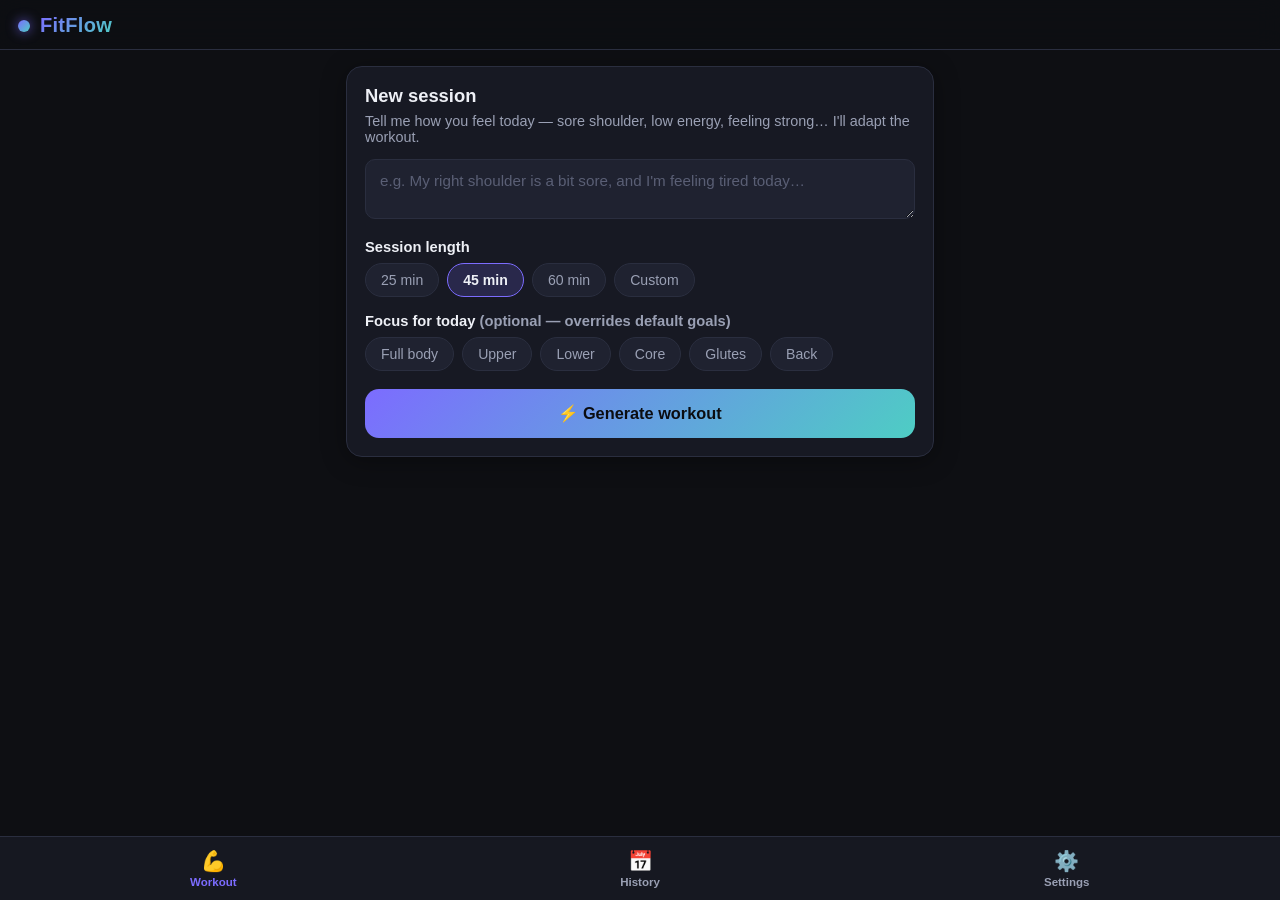
==== index.html @ 5a4bf443 "Add files via upload" ====
<!DOCTYPE html>
<html lang="en">
<head>
  <meta charset="UTF-8" />
  <meta name="viewport" content="width=device-width, initial-scale=1, viewport-fit=cover" />
  <meta name="theme-color" content="#0e0f13" />
  <meta name="mobile-web-app-capable" content="yes" />
  <meta name="apple-mobile-web-app-capable" content="yes" />
  <meta name="apple-mobile-web-app-status-bar-style" content="black-translucent" />
  <title>FitFlow — Functional Workouts</title>
  <link rel="manifest" href="manifest.webmanifest" />
  <link rel="icon" href="icons/icon-192.png" />
  <link rel="apple-touch-icon" href="icons/icon-192.png" />
  <link rel="stylesheet" href="css/style.css" />
</head>
<body>

  <header class="topbar">
    <div class="brand">
      <span class="brand-dot"></span>
      <h1>FitFlow</h1>
    </div>
    <span id="streak-badge" class="streak-badge hidden"></span>
  </header>

  <main id="main">

    <!-- ============ WORKOUT TAB ============ -->
    <section id="tab-workout" class="tab active">

      <!-- Generator card (shown when no active workout) -->
      <div id="generator" class="card generator">
        <h2>New session</h2>
        <p class="muted">Tell me how you feel today — sore shoulder, low energy, feeling strong… I'll adapt the workout.</p>

        <textarea id="user-comment" rows="2" placeholder="e.g. My right shoulder is a bit sore, and I'm feeling tired today…"></textarea>

        <div class="field-label">Session length</div>
        <div id="duration-chips" class="chips">
          <button class="chip" data-min="25">25 min</button>
          <button class="chip" data-min="45">45 min</button>
          <button class="chip" data-min="60">60 min</button>
          <button class="chip chip-custom" data-min="custom">Custom</button>
        </div>
        <input type="number" id="custom-duration" class="hidden" min="10" max="180" placeholder="Minutes (e.g. 35)" />

        <div class="field-label">Focus for today <span class="muted">(optional — overrides default goals)</span></div>
        <div id="focus-chips" class="chips">
          <button class="chip" data-focus="Full body">Full body</button>
          <button class="chip" data-focus="Upper body">Upper</button>
          <button class="chip" data-focus="Lower body">Lower</button>
          <button class="chip" data-focus="Core">Core</button>
          <button class="chip" data-focus="Glutes & legs">Glutes</button>
          <button class="chip" data-focus="Back & posture">Back</button>
        </div>

        <button id="btn-generate" class="btn btn-primary btn-big">⚡ Generate workout</button>
        <p id="generate-error" class="error hidden"></p>
      </div>

      <!-- Loading state -->
      <div id="loading" class="card loading hidden">
        <div class="spinner"></div>
        <p id="loading-text">Building your workout…</p>
      </div>

      <!-- Active workout -->
      <div id="workout-view" class="hidden">
        <div class="card workout-header">
          <div class="workout-title-row">
            <h2 id="workout-title"></h2>
            <button id="btn-discard" class="btn btn-ghost btn-small" title="Discard workout">✕</button>
          </div>
          <div id="workout-meta" class="workout-meta"></div>
          <p id="coach-note" class="coach-note"></p>
          <div class="progress-wrap">
            <div class="progress-bar"><div id="progress-fill" class="progress-fill"></div></div>
            <span id="progress-label" class="progress-label">0 done</span>
          </div>
        </div>

        <div id="exercise-list"></div>

        <button id="btn-finish" class="btn btn-primary btn-big">🏁 Finish session</button>
      </div>

      <!-- Finished confirmation -->
      <div id="finished-view" class="card finished hidden">
        <div class="finished-emoji">🎉</div>
        <h2>Session saved!</h2>
        <p id="finished-summary" class="muted"></p>
        <button id="btn-new-workout" class="btn btn-primary">Start a new session</button>
      </div>
    </section>

    <!-- ============ HISTORY TAB ============ -->
    <section id="tab-history" class="tab">
      <h2 class="tab-title">History</h2>
      <p class="muted" id="history-empty">No sessions yet — finish your first workout and it will show up here.</p>
      <div id="history-list"></div>
    </section>

    <!-- ============ SETTINGS TAB ============ -->
    <section id="tab-settings" class="tab">
      <h2 class="tab-title">Settings</h2>

      <div class="card">
        <div class="field-label">🏋️ My equipment</div>
        <p class="muted small">List everything available in your home gym, one item per line or comma-separated.</p>
        <textarea id="set-equipment" rows="4" placeholder="e.g.&#10;Dumbbells 3–10 kg&#10;Lifting bar with 5 kg and 10 kg plates&#10;Pilates ball, yoga block, resistance bands"></textarea>
      </div>

      <div class="card">
        <div class="field-label">📊 My current level</div>
        <p class="muted small">Write your current working weights/reps so suggestions match your level.</p>
        <textarea id="set-levels" rows="4" placeholder="e.g.&#10;Romanian deadlift: 13 kg, 10 reps × 3 sets&#10;Triceps extension: 4 kg dumbbell, 10 reps × 3 sets&#10;Squats: bodyweight + 10 kg, 12 × 3"></textarea>
      </div>

      <div class="card">
        <div class="field-label">🎯 My goals</div>
        <p class="muted small">What matters to you — areas to focus on, general aims.</p>
        <textarea id="set-goals" rows="3" placeholder="e.g. Full-body strength, extra focus on glutes and core, improve posture"></textarea>
      </div>

      <div class="card">
        <div class="field-label">⏱️ Default session length</div>
        <select id="set-duration">
          <option value="25">25 minutes</option>
          <option value="45" selected>45 minutes</option>
          <option value="60">60 minutes</option>
        </select>
      </div>

      <div class="card">
        <div class="field-label">🔑 Anthropic API key</div>
        <p class="muted small">Stored only on this device. Get a key at <span class="mono">console.anthropic.com</span>.</p>
        <input type="password" id="set-apikey" placeholder="sk-ant-…" autocomplete="off" />
      </div>

      <button id="btn-save-settings" class="btn btn-primary btn-big">Save settings</button>
      <p id="settings-saved" class="success hidden">✓ Saved</p>
    </section>
  </main>

  <!-- ============ SWAP SHEET ============ -->
  <div id="swap-overlay" class="overlay hidden">
    <div class="sheet">
      <h3>Swap exercise</h3>
      <p class="muted">Replacing: <strong id="swap-target-name"></strong></p>
      <textarea id="swap-reason" rows="2" placeholder="Why? (optional) e.g. hurts my knee, don't like it, want something harder…"></textarea>
      <div class="sheet-buttons">
        <button id="btn-swap-cancel" class="btn btn-ghost">Cancel</button>
        <button id="btn-swap-confirm" class="btn btn-primary">🔄 Swap it</button>
      </div>
      <p id="swap-error" class="error hidden"></p>
    </div>
  </div>

  <!-- ============ BOTTOM NAV ============ -->
  <nav class="bottom-nav">
    <button class="nav-btn active" data-tab="workout"><span class="nav-icon">💪</span>Workout</button>
    <button class="nav-btn" data-tab="history"><span class="nav-icon">📅</span>History</button>
    <button class="nav-btn" data-tab="settings"><span class="nav-icon">⚙️</span>Settings</button>
  </nav>

  <script src="js/storage.js"></script>
  <script src="js/api.js"></script>
  <script src="js/app.js"></script>
</body>
</html>
---- css/style.css ----
/* ============ FitFlow — sleek dark theme ============ */
:root {
  --bg: #0e0f13;
  --bg-elev: #171923;
  --bg-elev2: #1f2230;
  --border: #2a2e3f;
  --text: #eef0f6;
  --text-dim: #9aa0b4;
  --accent: #7c6cff;
  --accent-2: #4ecdc4;
  --accent-grad: linear-gradient(135deg, #7c6cff 0%, #4ecdc4 100%);
  --danger: #ff6b6b;
  --success: #51d88a;
  --radius: 16px;
  --radius-sm: 10px;
  --shadow: 0 4px 24px rgba(0, 0, 0, 0.35);
  --nav-height: 64px;
}

* { box-sizing: border-box; margin: 0; padding: 0; }

html { -webkit-text-size-adjust: 100%; }

body {
  font-family: -apple-system, BlinkMacSystemFont, "Segoe UI", Roboto, "Helvetica Neue", Arial, sans-serif;
  background: var(--bg);
  color: var(--text);
  min-height: 100dvh;
  padding-bottom: calc(var(--nav-height) + env(safe-area-inset-bottom) + 12px);
}

/* ---------- Top bar ---------- */
.topbar {
  position: sticky;
  top: 0;
  z-index: 20;
  display: flex;
  align-items: center;
  justify-content: space-between;
  padding: 14px 18px 12px;
  padding-top: calc(14px + env(safe-area-inset-top));
  background: rgba(14, 15, 19, 0.85);
  backdrop-filter: blur(12px);
  -webkit-backdrop-filter: blur(12px);
  border-bottom: 1px solid var(--border);
}
.brand { display: flex; align-items: center; gap: 10px; }
.brand h1 {
  font-size: 1.25rem;
  font-weight: 700;
  letter-spacing: 0.3px;
  background: var(--accent-grad);
  -webkit-background-clip: text;
  background-clip: text;
  -webkit-text-fill-color: transparent;
}
.brand-dot {
  width: 12px; height: 12px; border-radius: 50%;
  background: var(--accent-grad);
  box-shadow: 0 0 12px rgba(124, 108, 255, 0.7);
}
.streak-badge {
  font-size: 0.8rem;
  color: var(--text-dim);
  background: var(--bg-elev);
  border: 1px solid var(--border);
  border-radius: 999px;
  padding: 5px 12px;
}

/* ---------- Layout ---------- */
main { max-width: 620px; margin: 0 auto; padding: 16px; }
.tab { display: none; animation: fadeIn 0.25s ease; }
.tab.active { display: block; }
.tab-title { font-size: 1.35rem; margin: 6px 2px 14px; }
@keyframes fadeIn { from { opacity: 0; transform: translateY(6px); } to { opacity: 1; transform: none; } }

.hidden { display: none !important; }
.muted { color: var(--text-dim); }
.small { font-size: 0.82rem; }
.mono { font-family: ui-monospace, Menlo, Consolas, monospace; font-size: 0.85em; }
.error { color: var(--danger); font-size: 0.88rem; margin-top: 10px; }
.success { color: var(--success); font-size: 0.9rem; margin-top: 10px; text-align: center; }

/* ---------- Cards ---------- */
.card {
  background: var(--bg-elev);
  border: 1px solid var(--border);
  border-radius: var(--radius);
  padding: 18px;
  margin-bottom: 14px;
  box-shadow: var(--shadow);
}
.card h2 { font-size: 1.15rem; margin-bottom: 6px; }
.generator > .muted { margin-bottom: 14px; font-size: 0.9rem; }

/* ---------- Inputs ---------- */
textarea, input[type="password"], input[type="number"], input[type="text"], select {
  width: 100%;
  background: var(--bg-elev2);
  color: var(--text);
  border: 1px solid var(--border);
  border-radius: var(--radius-sm);
  padding: 12px 14px;
  font-size: 0.95rem;
  font-family: inherit;
  resize: vertical;
  outline: none;
  transition: border-color 0.15s;
}
textarea:focus, input:focus, select:focus { border-color: var(--accent); }
textarea::placeholder, input::placeholder { color: #5a5f75; }

.field-label {
  font-weight: 600;
  font-size: 0.92rem;
  margin: 16px 0 8px;
}
.card .field-label:first-child { margin-top: 0; }

/* ---------- Chips ---------- */
.chips { display: flex; flex-wrap: wrap; gap: 8px; }
.chip {
  background: var(--bg-elev2);
  color: var(--text-dim);
  border: 1px solid var(--border);
  border-radius: 999px;
  padding: 8px 15px;
  font-size: 0.88rem;
  font-family: inherit;
  cursor: pointer;
  transition: all 0.15s;
}
.chip.selected {
  background: rgba(124, 108, 255, 0.18);
  border-color: var(--accent);
  color: var(--text);
  font-weight: 600;
}
#custom-duration { margin-top: 10px; }

/* ---------- Buttons ---------- */
.btn {
  border: none;
  border-radius: var(--radius-sm);
  font-family: inherit;
  font-size: 0.95rem;
  font-weight: 600;
  cursor: pointer;
  padding: 12px 18px;
  transition: transform 0.1s, opacity 0.15s;
}
.btn:active { transform: scale(0.97); }
.btn:disabled { opacity: 0.55; cursor: not-allowed; }
.btn-primary {
  background: var(--accent-grad);
  color: #0b0c10;
}
.btn-big { width: 100%; padding: 15px; font-size: 1.02rem; margin-top: 18px; border-radius: 14px; }
.btn-ghost {
  background: transparent;
  color: var(--text-dim);
  border: 1px solid var(--border);
}
.btn-small { padding: 6px 12px; font-size: 0.85rem; }

/* ---------- Loading ---------- */
.loading { text-align: center; padding: 42px 20px; }
.spinner {
  width: 42px; height: 42px;
  margin: 0 auto 18px;
  border: 3px solid var(--border);
  border-top-color: var(--accent);
  border-radius: 50%;
  animation: spin 0.8s linear infinite;
}
@keyframes spin { to { transform: rotate(360deg); } }

/* ---------- Workout header ---------- */
.workout-title-row { display: flex; justify-content: space-between; align-items: flex-start; gap: 10px; }
.workout-meta { display: flex; gap: 8px; flex-wrap: wrap; margin: 10px 0; }
.meta-pill {
  font-size: 0.78rem;
  background: var(--bg-elev2);
  border: 1px solid var(--border);
  color: var(--text-dim);
  border-radius: 999px;
  padding: 4px 11px;
}
.coach-note {
  font-size: 0.88rem;
  color: var(--text-dim);
  border-left: 3px solid var(--accent);
  padding: 6px 12px;
  margin: 10px 0 14px;
  background: rgba(124, 108, 255, 0.07);
  border-radius: 0 8px 8px 0;
}
.progress-wrap { display: flex; align-items: center; gap: 12px; }
.progress-bar {
  flex: 1;
  height: 8px;
  background: var(--bg-elev2);
  border-radius: 999px;
  overflow: hidden;
}
.progress-fill {
  height: 100%;
  width: 0%;
  background: var(--accent-grad);
  border-radius: 999px;
  transition: width 0.3s ease;
}
.progress-label { font-size: 0.8rem; color: var(--text-dim); white-space: nowrap; }

/* ---------- Section headers ---------- */
.section-header {
  font-size: 0.78rem;
  font-weight: 700;
  text-transform: uppercase;
  letter-spacing: 1.5px;
  color: var(--text-dim);
  margin: 20px 4px 10px;
}

/* ---------- Exercise cards ---------- */
.exercise-card {
  background: var(--bg-elev);
  border: 1px solid var(--border);
  border-radius: var(--radius);
  margin-bottom: 10px;
  overflow: hidden;
  transition: border-color 0.2s, opacity 0.2s;
}
.exercise-card.done { border-color: rgba(81, 216, 138, 0.45); }
.exercise-card.done .ex-name { text-decoration: line-through; opacity: 0.6; }
.exercise-card.swapping { opacity: 0.5; pointer-events: none; }

.ex-main {
  display: flex;
  align-items: center;
  gap: 12px;
  padding: 14px 16px;
}
.ex-check {
  flex-shrink: 0;
  width: 26px; height: 26px;
  border-radius: 8px;
  border: 2px solid var(--border);
  background: var(--bg-elev2);
  cursor: pointer;
  display: flex;
  align-items: center;
  justify-content: center;
  font-size: 15px;
  color: transparent;
  transition: all 0.15s;
}
.exercise-card.done .ex-check {
  background: var(--success);
  border-color: var(--success);
  color: #0b0c10;
}
.ex-info { flex: 1; min-width: 0; cursor: pointer; }
.ex-name { font-weight: 600; font-size: 0.98rem; }
.ex-detail { font-size: 0.82rem; color: var(--text-dim); margin-top: 3px; }
.ex-expand {
  flex-shrink: 0;
  background: none; border: none;
  color: var(--text-dim);
  font-size: 1rem;
  cursor: pointer;
  padding: 6px;
  transition: transform 0.2s;
}
.exercise-card.expanded .ex-expand { transform: rotate(180deg); }

.ex-body {
  display: none;
  padding: 0 16px 16px;
  border-top: 1px dashed var(--border);
  padding-top: 12px;
}
.exercise-card.expanded .ex-body { display: block; }
.ex-instructions { font-size: 0.88rem; line-height: 1.55; color: var(--text-dim); white-space: pre-line; }
.ex-target { font-size: 0.8rem; margin-top: 10px; color: var(--accent-2); }
.ex-actions { display: flex; gap: 10px; margin-top: 14px; }
.ex-actions .btn { flex: 1; }
.btn-video {
  background: rgba(78, 205, 196, 0.12);
  color: var(--accent-2);
  border: 1px solid rgba(78, 205, 196, 0.35);
  text-decoration: none;
  text-align: center;
  display: inline-flex;
  align-items: center;
  justify-content: center;
  gap: 6px;
}
.btn-swap-ex {
  background: rgba(124, 108, 255, 0.12);
  color: var(--accent);
  border: 1px solid rgba(124, 108, 255, 0.35);
}

/* ---------- Finished ---------- */
.finished { text-align: center; padding: 40px 20px; }
.finished-emoji { font-size: 3rem; margin-bottom: 10px; }
.finished .btn { margin-top: 20px; }

/* ---------- History ---------- */
.history-card { padding: 16px; }
.history-head { display: flex; justify-content: space-between; align-items: baseline; gap: 10px; }
.history-title { font-weight: 600; font-size: 0.98rem; }
.history-date { font-size: 0.78rem; color: var(--text-dim); white-space: nowrap; }
.history-stats { font-size: 0.84rem; color: var(--text-dim); margin-top: 6px; }
.history-exercises { font-size: 0.82rem; color: var(--text-dim); margin-top: 8px; line-height: 1.6; display: none; }
.history-card.expanded .history-exercises { display: block; }
.history-comment { font-style: italic; }
.hist-done { color: var(--success); }
.hist-skip { color: #5a5f75; }
.btn-delete-session {
  background: none; border: none;
  color: var(--danger);
  opacity: 0.7;
  font-size: 0.8rem;
  cursor: pointer;
  margin-top: 8px;
  padding: 2px 0;
}

/* ---------- Overlay / sheet ---------- */
.overlay {
  position: fixed;
  inset: 0;
  z-index: 50;
  background: rgba(0, 0, 0, 0.6);
  backdrop-filter: blur(4px);
  display: flex;
  align-items: flex-end;
  justify-content: center;
}
.sheet {
  width: 100%;
  max-width: 620px;
  background: var(--bg-elev);
  border: 1px solid var(--border);
  border-radius: 22px 22px 0 0;
  padding: 22px 20px calc(22px + env(safe-area-inset-bottom));
  animation: slideUp 0.25s ease;
}
@keyframes slideUp { from { transform: translateY(40px); opacity: 0; } to { transform: none; opacity: 1; } }
.sheet h3 { margin-bottom: 6px; }
.sheet .muted { margin-bottom: 12px; font-size: 0.9rem; }
.sheet-buttons { display: flex; gap: 10px; margin-top: 14px; }
.sheet-buttons .btn { flex: 1; }

/* ---------- Bottom nav ---------- */
.bottom-nav {
  position: fixed;
  bottom: 0; left: 0; right: 0;
  z-index: 30;
  display: flex;
  height: calc(var(--nav-height) + env(safe-area-inset-bottom));
  padding-bottom: env(safe-area-inset-bottom);
  background: rgba(23, 25, 35, 0.92);
  backdrop-filter: blur(14px);
  -webkit-backdrop-filter: blur(14px);
  border-top: 1px solid var(--border);
}
.nav-btn {
  flex: 1;
  background: none;
  border: none;
  color: var(--text-dim);
  font-family: inherit;
  font-size: 0.72rem;
  font-weight: 600;
  cursor: pointer;
  display: flex;
  flex-direction: column;
  align-items: center;
  justify-content: center;
  gap: 3px;
  transition: color 0.15s;
}
.nav-btn.active { color: var(--accent); }
.nav-icon { font-size: 1.25rem; }

/* ---------- Small screens ---------- */
@media (max-width: 360px) {
  main { padding: 12px; }
  .card { padding: 14px; }
  .chip { padding: 7px 12px; font-size: 0.84rem; }
}
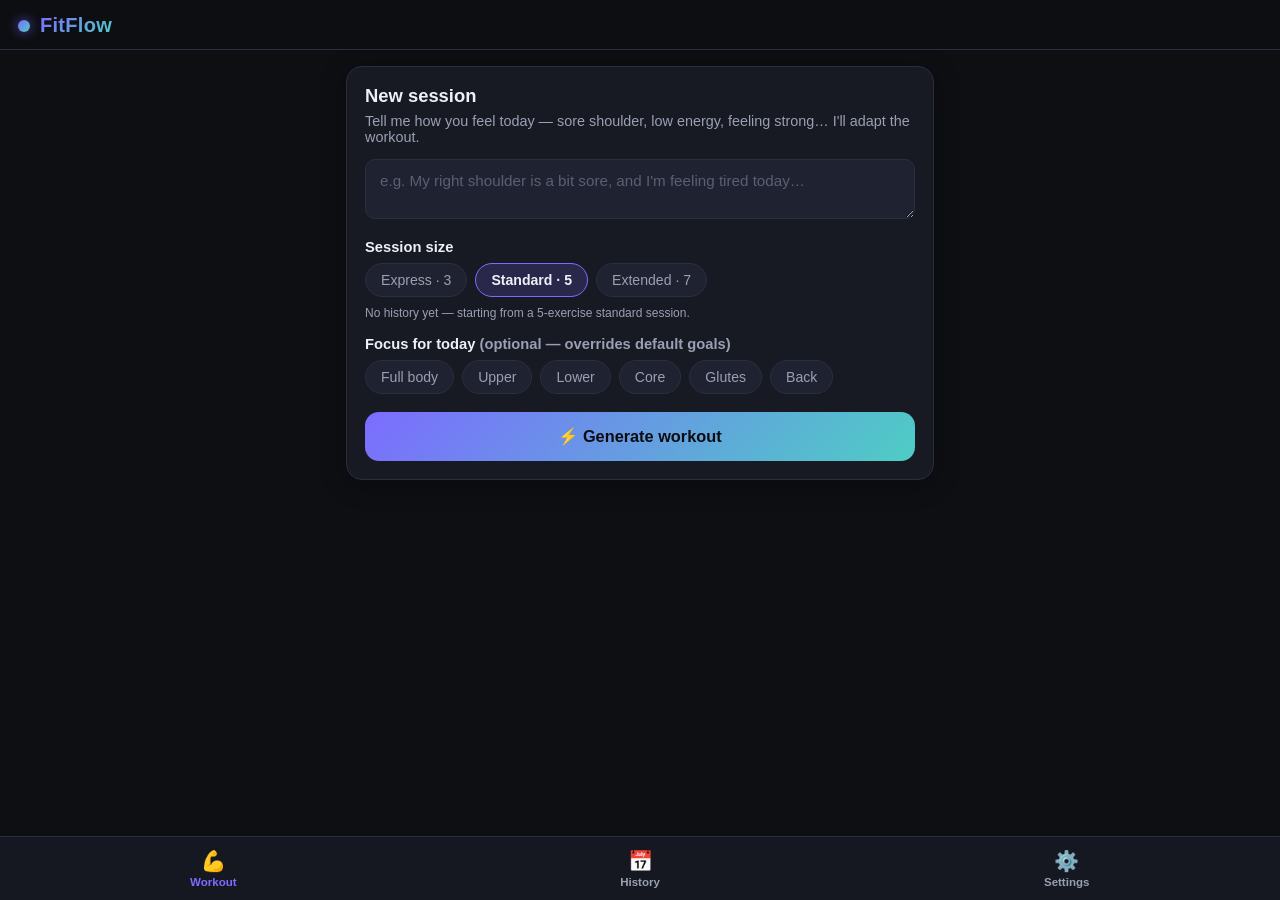
==== commit 6e489584: "Size sessions by exercise count, learned from history Session length is now Express / Standard / Ext" ====
--- a/index.html
+++ b/index.html
@@ -3,6 +3,7 @@
 <head>
   <meta charset="UTF-8" />
   <meta name="viewport" content="width=device-width, initial-scale=1, viewport-fit=cover" />
+  <meta name="robots" content="noindex, nofollow, noarchive, nosnippet" />
   <meta name="theme-color" content="#0e0f13" />
   <meta name="mobile-web-app-capable" content="yes" />
   <meta name="apple-mobile-web-app-capable" content="yes" />
@@ -35,14 +36,13 @@
 
         <textarea id="user-comment" rows="2" placeholder="e.g. My right shoulder is a bit sore, and I'm feeling tired today…"></textarea>
 
-        <div class="field-label">Session length</div>
-        <div id="duration-chips" class="chips">
-          <button class="chip" data-min="25">25 min</button>
-          <button class="chip" data-min="45">45 min</button>
-          <button class="chip" data-min="60">60 min</button>
-          <button class="chip chip-custom" data-min="custom">Custom</button>
-        </div>
-        <input type="number" id="custom-duration" class="hidden" min="10" max="180" placeholder="Minutes (e.g. 35)" />
+        <div class="field-label">Session size</div>
+        <div id="size-chips" class="chips">
+          <button class="chip" data-size="express">Express</button>
+          <button class="chip" data-size="standard">Standard</button>
+          <button class="chip" data-size="extended">Extended</button>
+        </div>
+        <p id="size-note" class="size-note"></p>
 
         <div class="field-label">Focus for today <span class="muted">(optional — overrides default goals)</span></div>
         <div id="focus-chips" class="chips">
@@ -73,14 +73,17 @@
           </div>
           <div id="workout-meta" class="workout-meta"></div>
           <p id="coach-note" class="coach-note"></p>
+          <div id="edit-banner" class="edit-banner hidden">✏️ Editing a saved session — your changes will update it in History</div>
           <div class="progress-wrap">
             <div class="progress-bar"><div id="progress-fill" class="progress-fill"></div></div>
             <span id="progress-label" class="progress-label">0 done</span>
           </div>
+          <p class="drag-hint">Tip: long-press an exercise to drag it into a new order</p>
         </div>
 
         <div id="exercise-list"></div>
 
+        <button id="btn-add-exercise" class="btn btn-add">➕ Add an exercise</button>
         <button id="btn-finish" class="btn btn-primary btn-big">🏁 Finish session</button>
       </div>
 
@@ -123,11 +126,12 @@
       </div>
 
       <div class="card">
-        <div class="field-label">⏱️ Default session length</div>
-        <select id="set-duration">
-          <option value="25">25 minutes</option>
-          <option value="45" selected>45 minutes</option>
-          <option value="60">60 minutes</option>
+        <div class="field-label">📋 Default session size</div>
+        <p class="muted small">Sizes are learned from your history — the more sessions you log, the better they fit.</p>
+        <select id="set-size">
+          <option value="express">Express — shorter</option>
+          <option value="standard" selected>Standard — your usual</option>
+          <option value="extended">Extended — longer</option>
         </select>
       </div>
 
@@ -139,6 +143,24 @@
 
       <button id="btn-save-settings" class="btn btn-primary btn-big">Save settings</button>
       <p id="settings-saved" class="success hidden">✓ Saved</p>
+
+      <div class="card">
+        <div class="field-label">💾 Backup</div>
+        <p class="muted small">Your history lives only on this device. Export it to a file to keep it safe or move it to a new phone. Your API key is never included.</p>
+        <div class="backup-actions">
+          <button id="btn-export" class="btn btn-ghost">⬇️ Export</button>
+          <button id="btn-import" class="btn btn-ghost">⬆️ Import</button>
+        </div>
+        <input type="file" id="import-file" accept=".json,application/json" hidden />
+        <p id="backup-status" class="backup-status hidden"></p>
+      </div>
+
+      <div class="card version-card">
+        <div class="field-label">🔄 App version</div>
+        <p class="muted small" id="app-version"></p>
+        <p class="muted small">If the app seems out of date, force a refresh. This never touches your history or settings.</p>
+        <button id="btn-force-update" class="btn btn-ghost">Force refresh now</button>
+      </div>
     </section>
   </main>
 
@@ -148,11 +170,53 @@
       <h3>Swap exercise</h3>
       <p class="muted">Replacing: <strong id="swap-target-name"></strong></p>
       <textarea id="swap-reason" rows="2" placeholder="Why? (optional) e.g. hurts my knee, don't like it, want something harder…"></textarea>
+
+      <p class="muted small sheet-hint">Leave the options below empty and I'll pick a similar exercise — or steer it:</p>
+      <div id="swap-bodypart-chips" class="chips">
+        <button class="chip" data-part="Chest">Chest</button>
+        <button class="chip" data-part="Back">Back</button>
+        <button class="chip" data-part="Shoulders">Shoulders</button>
+        <button class="chip" data-part="Arms (biceps & triceps)">Arms</button>
+        <button class="chip" data-part="Legs (quads & hamstrings)">Legs</button>
+        <button class="chip" data-part="Glutes">Glutes</button>
+        <button class="chip" data-part="Core & abs">Core</button>
+        <button class="chip" data-part="Full body / conditioning">Conditioning</button>
+      </div>
+      <div class="sheet-divider"><span>or name the replacement yourself</span></div>
+      <input type="text" id="swap-exercise-name" placeholder="e.g. Bulgarian split squat" autocomplete="off" />
       <div class="sheet-buttons">
         <button id="btn-swap-cancel" class="btn btn-ghost">Cancel</button>
         <button id="btn-swap-confirm" class="btn btn-primary">🔄 Swap it</button>
       </div>
       <p id="swap-error" class="error hidden"></p>
+    </div>
+  </div>
+
+  <!-- ============ ADD EXERCISE SHEET ============ -->
+  <div id="add-overlay" class="overlay hidden">
+    <div class="sheet">
+      <h3>Add an exercise</h3>
+      <p class="muted">Pick a body part and I'll choose an exercise for you…</p>
+      <div id="bodypart-chips" class="chips">
+        <button class="chip" data-part="Chest">Chest</button>
+        <button class="chip" data-part="Back">Back</button>
+        <button class="chip" data-part="Shoulders">Shoulders</button>
+        <button class="chip" data-part="Arms (biceps & triceps)">Arms</button>
+        <button class="chip" data-part="Legs (quads & hamstrings)">Legs</button>
+        <button class="chip" data-part="Glutes">Glutes</button>
+        <button class="chip" data-part="Core & abs">Core</button>
+        <button class="chip" data-part="Full body / conditioning">Conditioning</button>
+      </div>
+
+      <div class="sheet-divider"><span>or name it yourself</span></div>
+      <input type="text" id="add-exercise-name" placeholder="e.g. Bulgarian split squat" autocomplete="off" />
+
+      <textarea id="add-note" rows="2" placeholder="Anything specific? (optional) e.g. something explosive, no jumping…"></textarea>
+      <div class="sheet-buttons">
+        <button id="btn-add-cancel" class="btn btn-ghost">Cancel</button>
+        <button id="btn-add-confirm" class="btn btn-primary">➕ Add exercise</button>
+      </div>
+      <p id="add-error" class="error hidden"></p>
     </div>
   </div>
 
--- a/css/style.css
+++ b/css/style.css
@@ -137,7 +137,7 @@
   color: var(--text);
   font-weight: 600;
 }
-#custom-duration { margin-top: 10px; }
+.size-note { font-size: 0.75rem; color: var(--text-dim); margin-top: 9px; }
 
 /* ---------- Buttons ---------- */
 .btn {
@@ -282,20 +282,138 @@
   padding-top: 12px;
 }
 .exercise-card.expanded .ex-body { display: block; }
-.ex-instructions { font-size: 0.88rem; line-height: 1.55; color: var(--text-dim); white-space: pre-line; }
-.ex-target { font-size: 0.8rem; margin-top: 10px; color: var(--accent-2); }
-.ex-actions { display: flex; gap: 10px; margin-top: 14px; }
-.ex-actions .btn { flex: 1; }
+.ex-target { font-size: 0.82rem; margin-bottom: 12px; color: var(--accent-2); }
+
+/* Flash after saving edited numbers */
+.exercise-card.just-saved { border-color: var(--success); }
+
+/* ---------- Long-press drag to reorder ---------- */
+.ex-main {
+  -webkit-user-select: none;
+  user-select: none;
+  -webkit-touch-callout: none;
+}
+.exercise-card.dragging {
+  position: relative;
+  z-index: 10;
+  border-color: var(--accent);
+  box-shadow: 0 10px 30px rgba(0, 0, 0, 0.55);
+  opacity: 0.97;
+  transition: none;
+}
+#exercise-list.reordering .exercise-card:not(.dragging) { transition: transform 0.18s ease; }
+#exercise-list.reordering { cursor: grabbing; }
+.drag-hint {
+  font-size: 0.71rem;
+  color: #5a5f75;
+  margin-top: 9px;
+  text-align: center;
+}
+.ex-actions { display: flex; gap: 8px; margin-top: 8px; }
+.ex-actions .btn { flex: 1; padding: 11px 8px; font-size: 0.86rem; }
+
+/* ---------- Actual sets / reps / weight editor ---------- */
+.actual-editor {
+  background: var(--bg-elev2);
+  border: 1px solid var(--border);
+  border-radius: var(--radius-sm);
+  padding: 10px;
+  margin-bottom: 12px;
+}
+.actual-head {
+  display: flex;
+  align-items: center;
+  justify-content: space-between;
+  gap: 8px;
+  margin-bottom: 7px;
+}
+.actual-editor label {
+  font-size: 0.78rem;
+  font-weight: 600;
+}
+.actual-head-btns { display: flex; align-items: center; gap: 6px; flex-shrink: 0; }
+.btn-reset-actual {
+  background: none;
+  border: none;
+  color: var(--text-dim);
+  font-family: inherit;
+  font-size: 0.72rem;
+  cursor: pointer;
+  padding: 4px 6px;
+  border-radius: 6px;
+}
+.btn-reset-actual:active { background: var(--bg-elev); color: var(--accent); }
+.btn-save-actual {
+  background: var(--accent-grad);
+  color: #0b0c10;
+  border: none;
+  border-radius: 7px;
+  font-family: inherit;
+  font-size: 0.74rem;
+  font-weight: 700;
+  cursor: pointer;
+  padding: 5px 14px;
+}
+.btn-save-actual:active { transform: scale(0.96); }
+.actual-grid {
+  display: grid;
+  grid-template-columns: 0.7fr 0.85fr 1.6fr;
+  gap: 6px;
+}
+.actual-field { display: flex; flex-direction: column; gap: 3px; min-width: 0; }
+.actual-field span {
+  font-size: 0.64rem;
+  text-transform: uppercase;
+  letter-spacing: 0.5px;
+  color: var(--text-dim);
+  font-weight: 600;
+  text-align: center;
+}
+.actual-field input {
+  background: var(--bg-elev);
+  padding: 7px 6px;
+  font-size: 0.86rem;
+  text-align: center;
+  min-width: 0;
+  border-radius: 8px;
+}
+.weight-hint { font-size: 0.7rem; color: var(--text-dim); margin-top: 7px; text-align: center; }
+.weight-edited { color: var(--accent-2); font-weight: 600; }
+.edited-badge {
+  font-size: 0.7rem;
+  color: var(--accent-2);
+  background: rgba(78, 205, 196, 0.12);
+  border-radius: 999px;
+  padding: 2px 7px;
+  white-space: nowrap;
+}
+
+.btn-remove-ex {
+  background: rgba(255, 107, 107, 0.1);
+  color: var(--danger);
+  border: 1px solid rgba(255, 107, 107, 0.3);
+}
+
+/* ---------- Add exercise button ---------- */
+.btn-add {
+  width: 100%;
+  margin-top: 4px;
+  background: transparent;
+  color: var(--accent);
+  border: 1.5px dashed rgba(124, 108, 255, 0.5);
+  padding: 14px;
+  font-size: 0.95rem;
+}
+.btn-add:active { background: rgba(124, 108, 255, 0.08); }
 .btn-video {
   background: rgba(78, 205, 196, 0.12);
   color: var(--accent-2);
   border: 1px solid rgba(78, 205, 196, 0.35);
   text-decoration: none;
-  text-align: center;
-  display: inline-flex;
+  display: flex;
   align-items: center;
   justify-content: center;
-  gap: 6px;
+  gap: 4px;
 }
 .btn-swap-ex {
   background: rgba(124, 108, 255, 0.12);
@@ -319,14 +437,49 @@
 .history-comment { font-style: italic; }
 .hist-done { color: var(--success); }
 .hist-skip { color: #5a5f75; }
+.btn-edit-session {
+  width: 100%;
+  margin-top: 12px;
+  padding: 10px 8px;
+  font-size: 0.84rem;
+  background: rgba(124, 108, 255, 0.12);
+  color: var(--accent);
+  border: 1px solid rgba(124, 108, 255, 0.35);
+}
+/* Deliberately quiet and set apart from Edit, to avoid mis-taps */
+.history-danger {
+  display: flex;
+  justify-content: flex-end;
+  margin-top: 14px;
+  padding-top: 8px;
+  border-top: 1px solid var(--border);
+}
 .btn-delete-session {
-  background: none; border: none;
-  color: var(--danger);
-  opacity: 0.7;
-  font-size: 0.8rem;
-  cursor: pointer;
-  margin-top: 8px;
-  padding: 2px 0;
+  background: none;
+  border: none;
+  color: #5a5f75;
+  font-family: inherit;
+  font-size: 0.72rem;
+  cursor: pointer;
+  padding: 3px 4px;
+}
+.btn-delete-session:active { color: var(--danger); }
+
+/* ---------- Backup ---------- */
+.backup-actions { display: flex; gap: 8px; margin-top: 12px; }
+.backup-actions .btn { flex: 1; padding: 11px 8px; font-size: 0.88rem; }
+.backup-status { font-size: 0.8rem; color: var(--success); margin-top: 10px; }
+.backup-status.is-error { color: var(--danger); }
+
+/* ---------- Edit-mode banner ---------- */
+.edit-banner {
+  font-size: 0.82rem;
+  color: var(--accent);
+  background: rgba(124, 108, 255, 0.12);
+  border: 1px solid rgba(124, 108, 255, 0.3);
+  border-radius: var(--radius-sm);
+  padding: 9px 12px;
+  margin-bottom: 12px;
 }
 
 /* ---------- Overlay / sheet ---------- */
@@ -352,6 +505,24 @@
 @keyframes slideUp { from { transform: translateY(40px); opacity: 0; } to { transform: none; opacity: 1; } }
 .sheet h3 { margin-bottom: 6px; }
 .sheet .muted { margin-bottom: 12px; font-size: 0.9rem; }
+.sheet .chips { margin-bottom: 14px; }
+.sheet-hint { margin: 4px 0 10px; }
+.sheet input[type="text"] { margin-bottom: 12px; }
+.sheet-divider {
+  display: flex;
+  align-items: center;
+  gap: 10px;
+  margin: 4px 0 12px;
+  color: var(--text-dim);
+  font-size: 0.78rem;
+}
+.sheet-divider::before,
+.sheet-divider::after {
+  content: "";
+  flex: 1;
+  height: 1px;
+  background: var(--border);
+}
 .sheet-buttons { display: flex; gap: 10px; margin-top: 14px; }
 .sheet-buttons .btn { flex: 1; }
 
